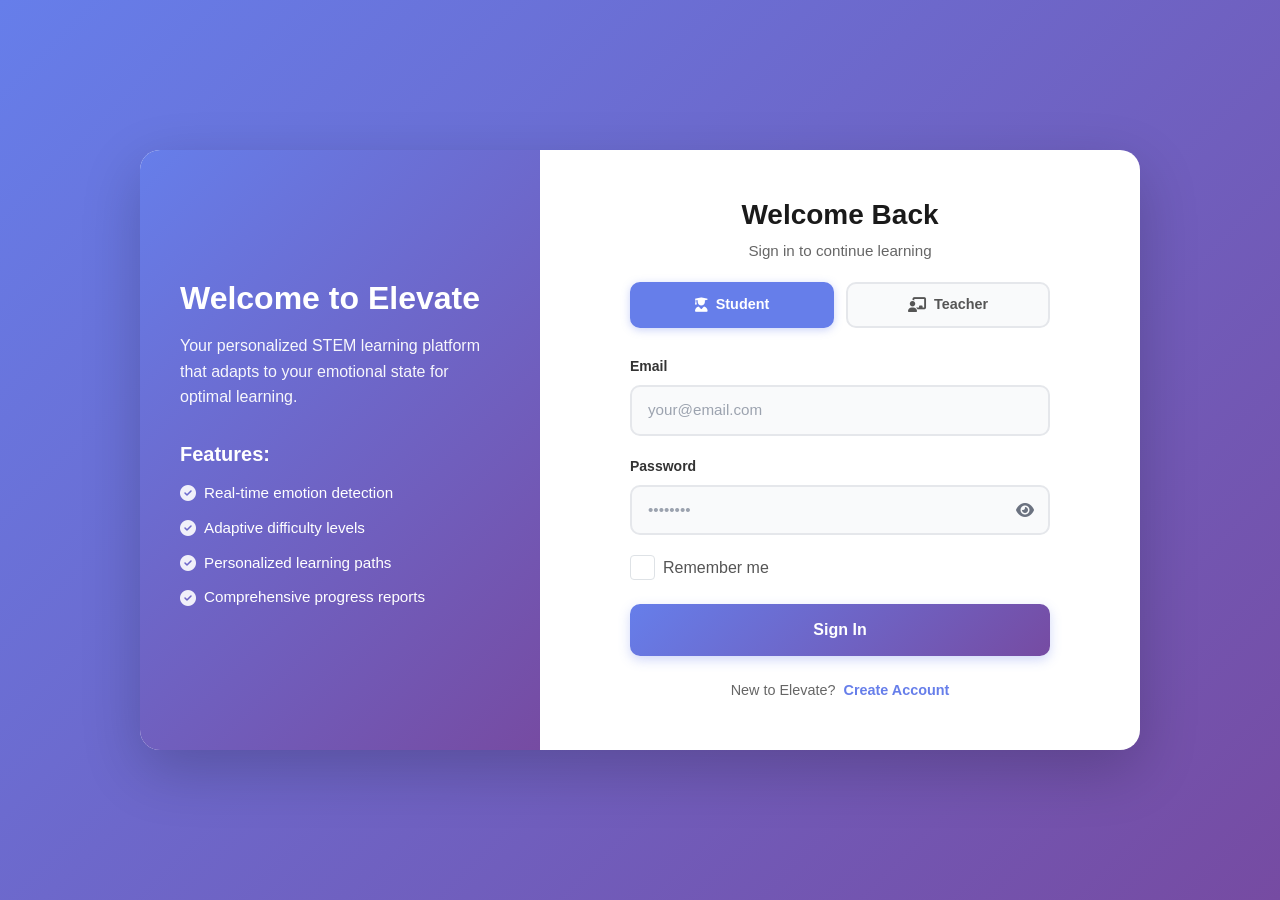
==== frontend/index.html @ dbba0e9f "Initial Commit" ====
<!DOCTYPE html>
<html lang="en">
<head>
    <meta charset="UTF-8">
    <meta name="viewport" content="width=device-width, initial-scale=1.0">
    <title>Elevate - Welcome</title>
    <link href="https://cdn.jsdelivr.net/npm/bootstrap@5.3.0/dist/css/bootstrap.min.css" rel="stylesheet">
    <link rel="stylesheet" href="https://cdnjs.cloudflare.com/ajax/libs/font-awesome/6.4.0/css/all.min.css">
    
    <link rel="stylesheet" href="css/styles.css">
</head>
<body class="auth-body">
    <!-- Notification Feedback -->
    <div class="emotion-feedback" id="emotionFeedback">
        <span class="emotion-feedback-icon" id="feedbackIcon">😊</span>
        <div class="emotion-feedback-text" id="feedbackText">Notification</div>
    </div>

    <!-- Loading Spinner for Session Check -->
    <div id="sessionCheckLoader" style="display: flex; justify-content: center; align-items: center; min-height: 100vh; flex-direction: column; background: linear-gradient(135deg, #667eea 0%, #764ba2 100%);">
        <div class="spinner-border text-light" role="status" style="width: 3rem; height: 3rem; border-width: 0.3rem;">
            <span class="visually-hidden">Loading...</span>
        </div>
        <p style="color: white; margin-top: 1.5rem; font-size: 1.1rem; font-weight: 500;">Checking session...</p>
    </div>

    <div class="auth-container" id="authContainer" style="display: none;">
        <div class="auth-card">
            <div class="auth-left">
                <h2>Welcome to Elevate</h2>
                <p class="auth-description">Your personalized STEM learning platform that adapts to your emotional state for optimal learning.</p>
                <div class="auth-features">
                    <h4>Features:</h4>
                    <ul>
                        <li><i class="fas fa-check-circle"></i>Real-time emotion detection</li>
                        <li><i class="fas fa-check-circle"></i>Adaptive difficulty levels</li>
                        <li><i class="fas fa-check-circle"></i>Personalized learning paths</li>
                        <li><i class="fas fa-check-circle"></i>Comprehensive progress reports</li>
                    </ul>
                </div>
            </div>
            <div class="auth-right">
                <form class="auth-form" id="loginForm">
                    <h2 class="auth-title">Welcome Back</h2>
                    <p class="auth-subtitle">Sign in to continue learning</p>

                    <div class="role-selector" id="loginRoleSelector">
                        <button type="button" class="role-btn active" data-role="student">
                            <i class="fas fa-user-graduate"></i> Student
                        </button>
                        <button type="button" class="role-btn" data-role="teacher">
                            <i class="fas fa-chalkboard-teacher"></i> Teacher
                        </button>
                    </div>
                    
                    <div class="form-group">
                        <label for="loginEmail">Email</label>
                        <input type="email" class="form-control" id="loginEmail" placeholder="your@email.com" required autocomplete="email">
                    </div>
                    <div class="form-group">
                        <label for="loginPassword">Password</label>
                        <div class="password-input-wrapper">
                            <input type="password" class="form-control" id="loginPassword" placeholder="••••••••" required autocomplete="current-password">
                            <i class="fas fa-eye password-toggle" data-target="loginPassword"></i>
                        </div>
                    </div>
                    <div class="form-check-wrapper">
                        <div class="form-check">
                            <input class="form-check-input" type="checkbox" id="rememberMe">
                            <label class="form-check-label" for="rememberMe">Remember me</label>
                        </div>
                    </div>
                    <div id="loginAlert" class="auth-alert" style="display:none"></div>
                    <button type="submit" class="btn btn-auth">Sign In</button>
                    <div class="auth-switch">
                        <span>New to Elevate?</span>
                        <a href="#" id="showSignup">Create Account</a>
                    </div>
                </form>

                <form class="auth-form" id="signupForm" style="display: none;">
                    <h2 class="auth-title">Get Started</h2>
                    <p class="auth-subtitle">Create your account to begin</p>

                    <div class="role-selector" id="signupRoleSelector">
                        <button type="button" class="role-btn active" data-role="student">
                            <i class="fas fa-user-graduate"></i> Student
                        </button>
                        <button type="button" class="role-btn" data-role="teacher">
                            <i class="fas fa-chalkboard-teacher"></i> Teacher
                        </button>
                    </div>
                    
                    <div class="form-row">
                        <div class="form-group">
                            <label for="signupName">Full Name</label>
                            <input type="text" class="form-control" id="signupName" placeholder="John Doe" required autocomplete="name">
                        </div>
                        <div class="form-group">
                            <label for="signupGrade">Grade Level</label>
                            <select class="form-control" id="signupGrade" required>
                                <option value="">Select level</option>
                                <option value="elementary">Elementary</option>
                                <option value="middle">Middle School</option>
                                <option value="high">High School</option>
                                <option value="college">College</option>
                            </select>
                        </div>
                    </div>
                    <div class="form-group">
                        <label for="signupEmail">Email</label>
                        <input type="email" class="form-control" id="signupEmail" placeholder="your@email.com" required autocomplete="email">
                    </div>
                    <div class="form-group">
                        <label for="signupPassword">Password</label>
                        <div class="password-input-wrapper">
                            <input type="password" class="form-control" id="signupPassword" placeholder="Min. 8 characters" required autocomplete="new-password">
                            <i class="fas fa-eye password-toggle" data-target="signupPassword"></i>
                        </div>
                    </div>
                    <div id="signupAlert" class="auth-alert" style="display:none"></div>
                    <button type="submit" class="btn btn-auth">Create Account</button>
                    <div class="auth-switch">
                        <span>Already have an account?</span>
                        <a href="#" id="showLogin">Sign In</a>
                    </div>
                </form>
            </div>
        </div>
    </div>

    <script type="module" src="js/main.js"></script>
</body>
</html>
---- frontend/css/styles.css ----
/* Main Stylesheet - Imports all modular CSS files */
@import url('variables.css');
@import url('reset.css');
@import url('layout.css');
@import url('components.css');
@import url('auth.css');
@import url('dashboard.css');
@import url('learning.css');
@import url('reports.css');
@import url('profile.css');
@import url('responsive.css');
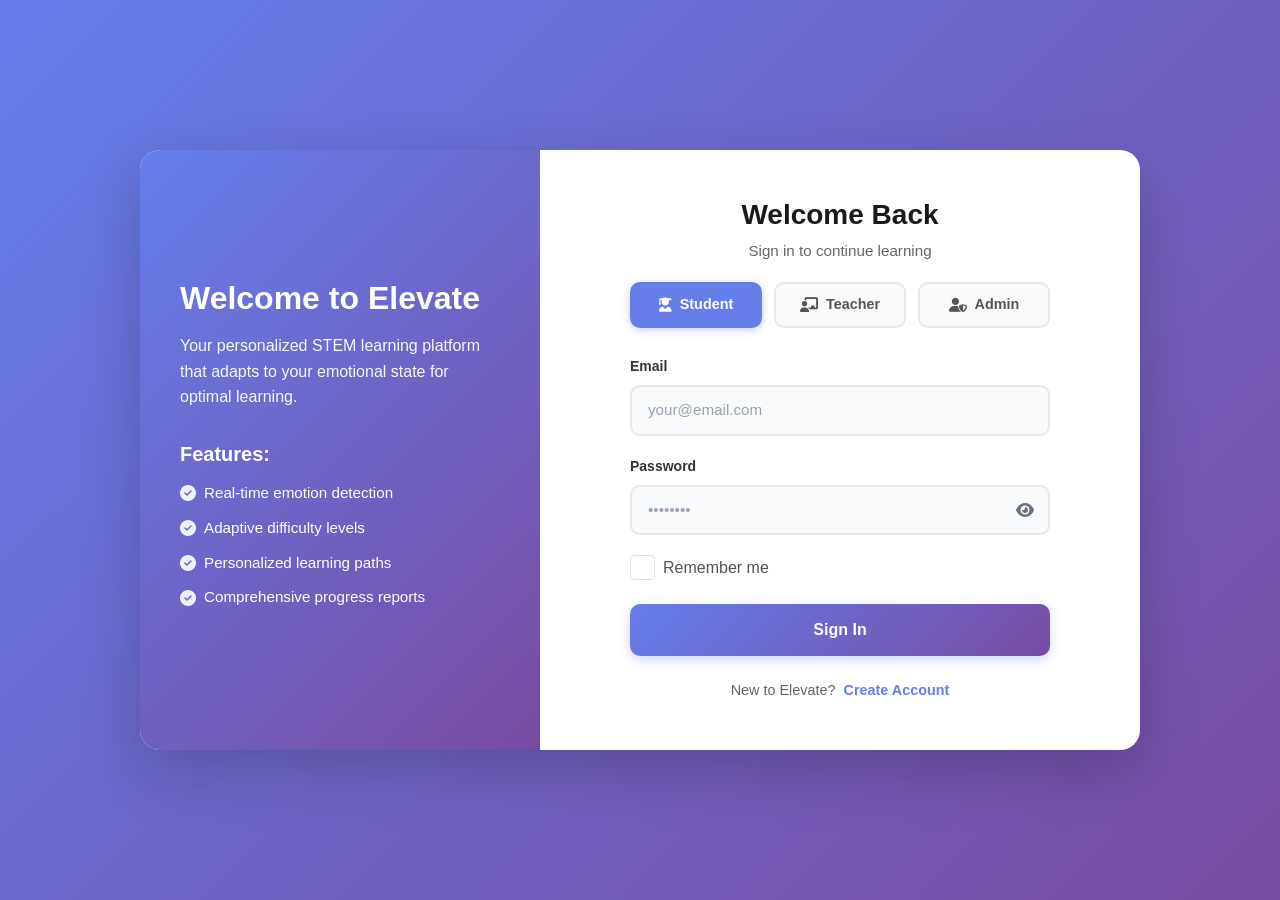
==== commit e71a855c: "Major Fix: Added 3 roles" ====
--- a/frontend/index.html
+++ b/frontend/index.html
@@ -51,6 +51,9 @@
                         <button type="button" class="role-btn" data-role="teacher">
                             <i class="fas fa-chalkboard-teacher"></i> Teacher
                         </button>
+                        <button type="button" class="role-btn" data-role="admin">
+                            <i class="fas fa-user-shield"></i> Admin
+                        </button>
                     </div>
                     
                     <div class="form-group">
@@ -89,16 +92,43 @@
                         <button type="button" class="role-btn" data-role="teacher">
                             <i class="fas fa-chalkboard-teacher"></i> Teacher
                         </button>
+                        <button type="button" class="role-btn" data-role="admin">
+                            <i class="fas fa-user-shield"></i> Admin
+                        </button>
                     </div>
-                    
-                    <div class="form-row">
+
+                    <div class="signup-stepper" id="signupStepper" aria-label="Signup steps">
+                        <div class="signup-step active" data-step="1"><span>1</span> Account</div>
+                        <div class="signup-step" data-step="2"><span>2</span> Profile</div>
+                    </div>
+
+                    <div class="signup-role-hint" id="signupRoleHint">
+                        Student/Teacher setup includes grade level. Admin setup includes school profile details.
+                    </div>
+
+                    <div class="signup-step-panel" id="signupStep1">
                         <div class="form-group">
                             <label for="signupName">Full Name</label>
                             <input type="text" class="form-control" id="signupName" placeholder="John Doe" required autocomplete="name">
                         </div>
                         <div class="form-group">
+                            <label for="signupEmail">Email</label>
+                            <input type="email" class="form-control" id="signupEmail" placeholder="your@email.com" required autocomplete="email">
+                        </div>
+                        <div class="form-group">
+                            <label for="signupPassword">Password</label>
+                            <div class="password-input-wrapper">
+                                <input type="password" class="form-control" id="signupPassword" placeholder="Min. 8 characters" required autocomplete="new-password">
+                                <i class="fas fa-eye password-toggle" data-target="signupPassword"></i>
+                            </div>
+                        </div>
+                        <button type="button" class="btn btn-auth" id="signupNextBtn">Continue</button>
+                    </div>
+
+                    <div class="signup-step-panel" id="signupStep2" style="display: none;">
+                        <div class="form-group" id="signupGradeGroup">
                             <label for="signupGrade">Grade Level</label>
-                            <select class="form-control" id="signupGrade" required>
+                            <select class="form-control" id="signupGrade">
                                 <option value="">Select level</option>
                                 <option value="elementary">Elementary</option>
                                 <option value="middle">Middle School</option>
@@ -106,20 +136,25 @@
                                 <option value="college">College</option>
                             </select>
                         </div>
-                    </div>
-                    <div class="form-group">
-                        <label for="signupEmail">Email</label>
-                        <input type="email" class="form-control" id="signupEmail" placeholder="your@email.com" required autocomplete="email">
-                    </div>
-                    <div class="form-group">
-                        <label for="signupPassword">Password</label>
-                        <div class="password-input-wrapper">
-                            <input type="password" class="form-control" id="signupPassword" placeholder="Min. 8 characters" required autocomplete="new-password">
-                            <i class="fas fa-eye password-toggle" data-target="signupPassword"></i>
+
+                        <div id="signupAdminFields" style="display: none;">
+                            <div class="form-group">
+                                <label for="signupSchoolName">School Name</label>
+                                <input type="text" class="form-control" id="signupSchoolName" placeholder="Example Public School">
+                            </div>
+                            <div class="form-group">
+                                <label for="signupSchoolSlug">School Slug</label>
+                                <input type="text" class="form-control" id="signupSchoolSlug" placeholder="example-public-school">
+                            </div>
+                        </div>
+
+                        <div class="signup-actions">
+                            <button type="button" class="btn btn-auth btn-auth-secondary" id="signupBackBtn">Back</button>
+                            <button type="submit" class="btn btn-auth" id="signupSubmitBtn">Create Account</button>
                         </div>
                     </div>
+
                     <div id="signupAlert" class="auth-alert" style="display:none"></div>
-                    <button type="submit" class="btn btn-auth">Create Account</button>
                     <div class="auth-switch">
                         <span>Already have an account?</span>
                         <a href="#" id="showLogin">Sign In</a>
